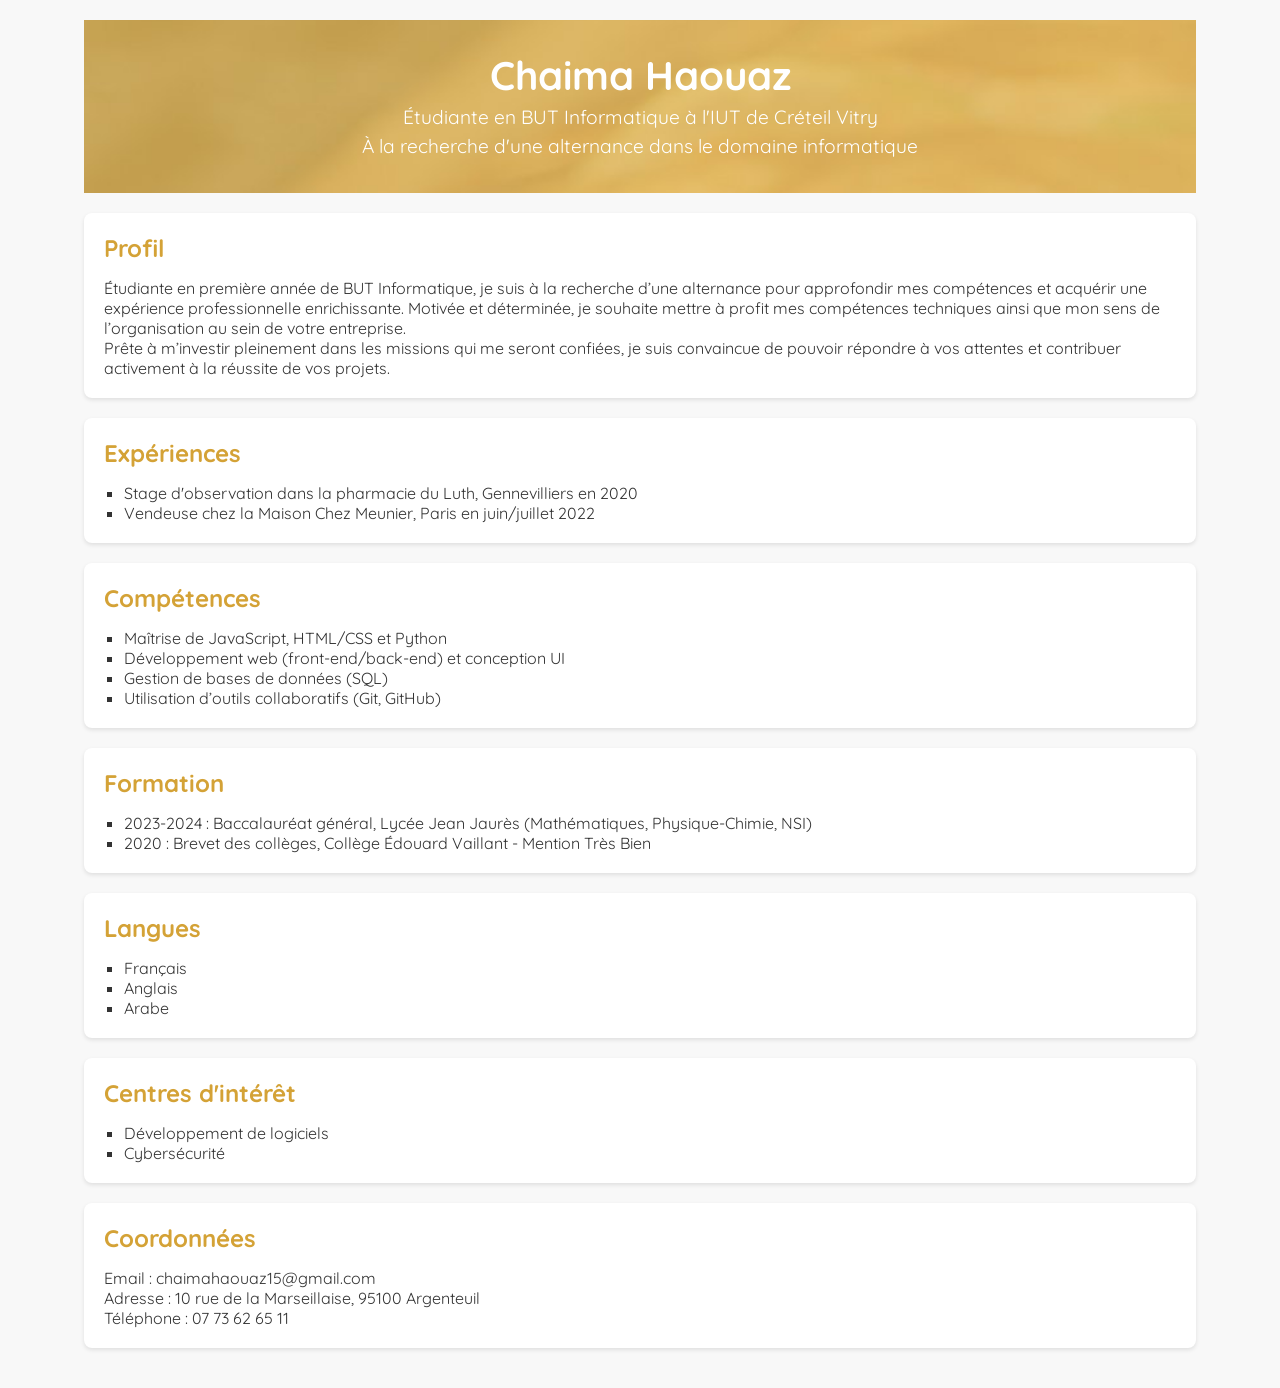
==== cv.html @ 9ccee395 "Premier commit : site Chez Chaima Co-Authored-By: Claude Opus 5.5 <noreply@anthropic.com>" ====
<!DOCTYPE html>
<html lang="en">
<head>
    <meta charset="UTF-8">
    <meta name="viewport" content="width=device-width, initial-scale=1.0">
    <meta http-equiv="X-UA-Compatible" content="IE=edge">
    <meta name="description" content="Découvrez Chez Chaima, un restaurant unique combinant la rapidité du fast-food avec la qualité et l'authenticité d'une cuisine familiale.">
    <link rel="stylesheet" href="cv.css">
    <title>Chez Chaima</title>
    <link rel="icon" href="img-projet-final/chez_chaimaa.png" type="image/png">
</head>
<body>
    
    <div class="container">
        <header>
            <h1>Chaima Haouaz</h1>
            <p>Étudiante en BUT Informatique à l'IUT de Créteil Vitry</p>
            <p>À la recherche d'une alternance dans le domaine informatique</p>
        </header>

        <section id="profil">
            <h2>Profil</h2>
            <p>Étudiante en première année de BUT Informatique, je suis à la recherche d’une alternance pour approfondir mes compétences et acquérir une expérience professionnelle enrichissante. Motivée et déterminée, je souhaite mettre à profit mes compétences techniques ainsi que mon sens de l’organisation au sein de votre entreprise.</p>
            <p>Prête à m’investir pleinement dans les missions qui me seront confiées, je suis convaincue de pouvoir répondre à vos attentes et contribuer activement à la réussite de vos projets.</p>
        </section>

        <section id="experiences">
            <h2>Expériences</h2>
            <ul>
                <li>Stage d'observation dans la pharmacie du Luth, Gennevilliers en 2020</li>
                <li>Vendeuse chez la Maison Chez Meunier, Paris en juin/juillet 2022</li>
            </ul>
        </section>

        <section id="competences">
            <h2>Compétences</h2>
            <ul>
                <li>Maîtrise de JavaScript, HTML/CSS et Python</li>
                <li>Développement web (front-end/back-end) et conception UI</li>
                <li>Gestion de bases de données (SQL)</li>
                <li>Utilisation d’outils collaboratifs (Git, GitHub)</li>
            </ul>
        </section>

        <section id="formation">
            <h2>Formation</h2>
            <ul>
                <li>2023-2024 : Baccalauréat général, Lycée Jean Jaurès (Mathématiques, Physique-Chimie, NSI)</li>
                <li>2020 : Brevet des collèges, Collège Édouard Vaillant - Mention Très Bien</li>
            </ul>
        </section>

        <section id="langues">
            <h2>Langues</h2>
            <ul>
                <li>Français</li>
                <li>Anglais</li>
                <li>Arabe</li>
            </ul>
        </section>

        <section id="centres_interet">
            <h2>Centres d'intérêt</h2>
            <ul>
                <li>Développement de logiciels</li>
                <li>Cybersécurité</li>
            </ul>
        </section>

        <section id="contact">
            <h2>Coordonnées</h2>
            <p>Email : chaimahaouaz15@gmail.com</p>
            <p>Adresse : 10 rue de la Marseillaise, 95100 Argenteuil</p>
            <p>Téléphone : 07 73 62 65 11</p>
        </section>
    </div>
    
</body>
</html>
---- cv.css ----
@import url("https://fonts.googleapis.com/css2?family=Quicksand:wght@300;400;500;600;700&display=swap");

*{
    padding: 0;
    margin: 0;
    box-sizing: border-box;
}

html{
    scroll-behavior: smooth;
}

body{
    font-family: 'Quicksand', sans-serif ;
    background-color: #f8f8f8;
    color: #333;
}



/* Container principal */
.container {
    width: 90%;
    max-width: 1200px;
    margin: 0 auto;
    padding: 20px;
}

/* Header avec nom et titre */
header {
    background: url("img-projet-final/repasdelajournee.jpeg" ) center center/cover fixed no-repeat;
    color: white;
    padding: 30px;
    text-align: center;
}

header h1 {
    margin: 0;
    font-size: 2.5rem;
}

header p {
    margin: 5px 0;
    font-size: 1.2rem;
}

/* Section Profil */
section {
    background-color: #fff;
    padding: 20px;
    margin: 20px 0;
    border-radius: 8px;
    box-shadow: 0 2px 4px rgba(0, 0, 0, 0.1);
}

section h2 {
    color: #d4a236;
    margin-bottom: 15px;
}

/* Style pour les coordonnées */
.contact {
    margin-top: 10px;
}

.contact p {
    margin: 5px 0;
}

/* Liste de compétences */
ul {
    list-style-type: square;
    margin-left: 20px;
}

/* Style pour les langues */
.languages {
    display: flex;
    justify-content: space-around;
}

/* Adaptation mobile */
@media (max-width: 768px) {
    .container {
        width: 95%;
    }

    header h1 {
        font-size: 2rem;
    }
}
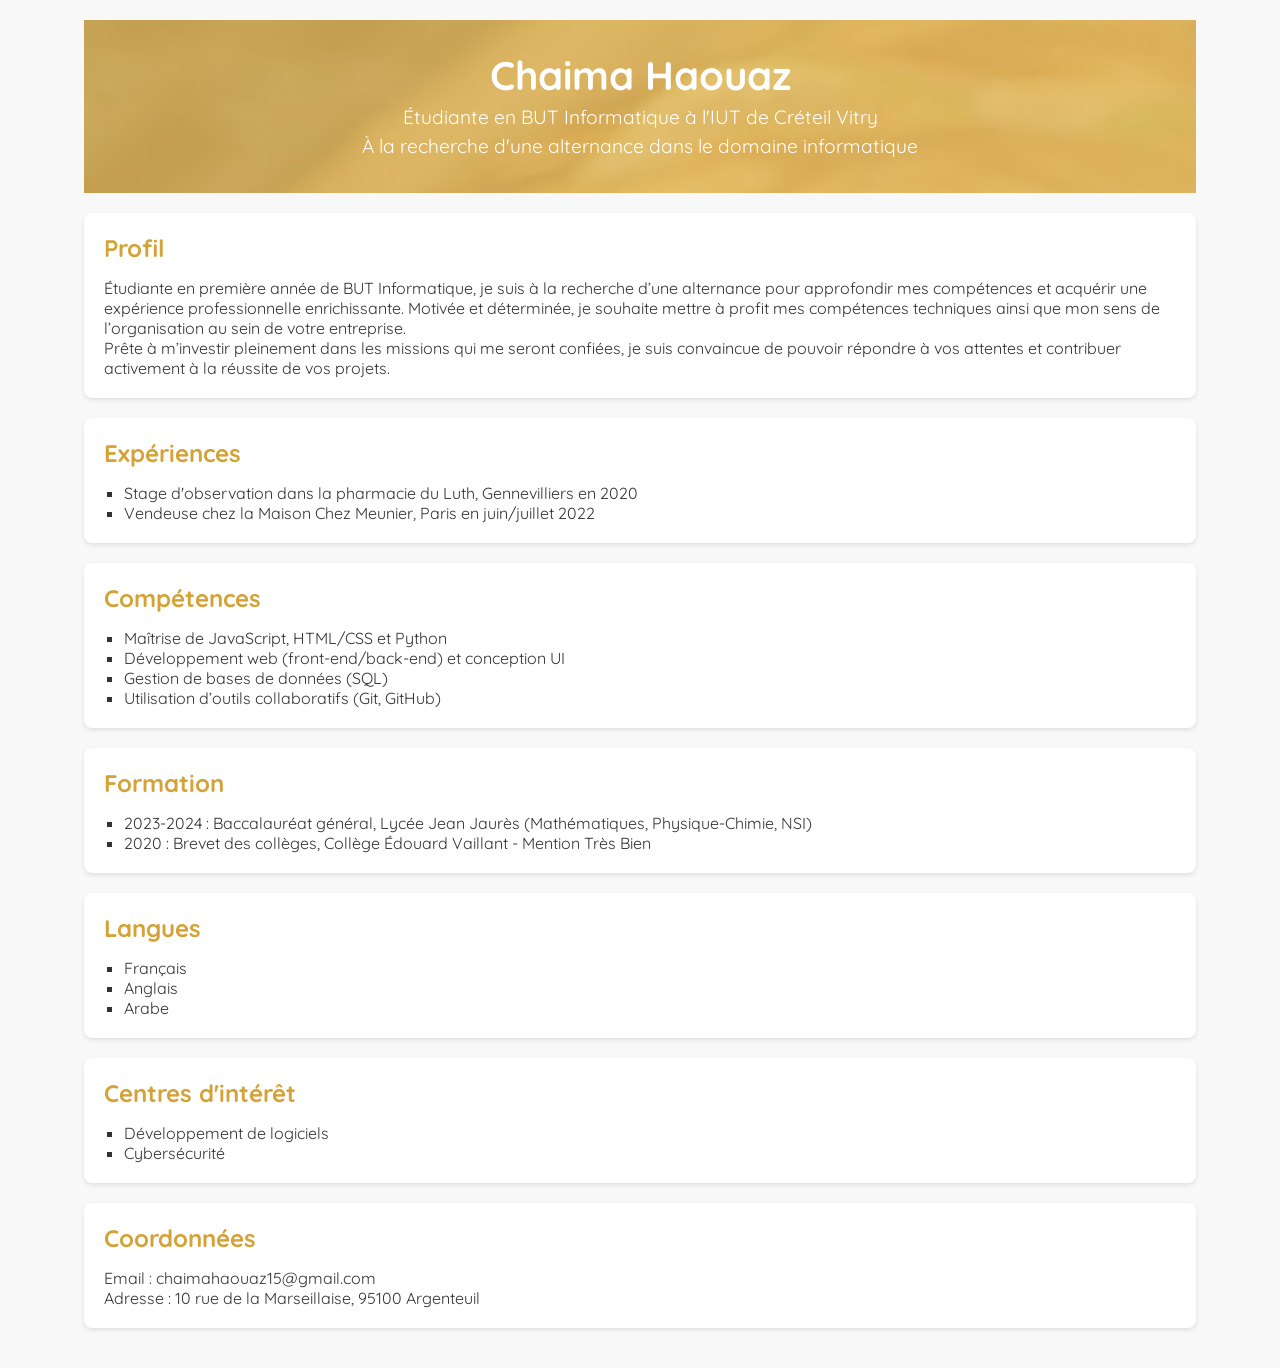
==== commit e2288167: "Retire le numéro de téléphone du CV Co-Authored-By: Claude Opus 5.5 <noreply@anthropic.com>" ====
--- a/cv.html
+++ b/cv.html
@@ -71,7 +71,6 @@
             <h2>Coordonnées</h2>
             <p>Email : chaimahaouaz15@gmail.com</p>
             <p>Adresse : 10 rue de la Marseillaise, 95100 Argenteuil</p>
-            <p>Téléphone : 07 73 62 65 11</p>
         </section>
     </div>
     
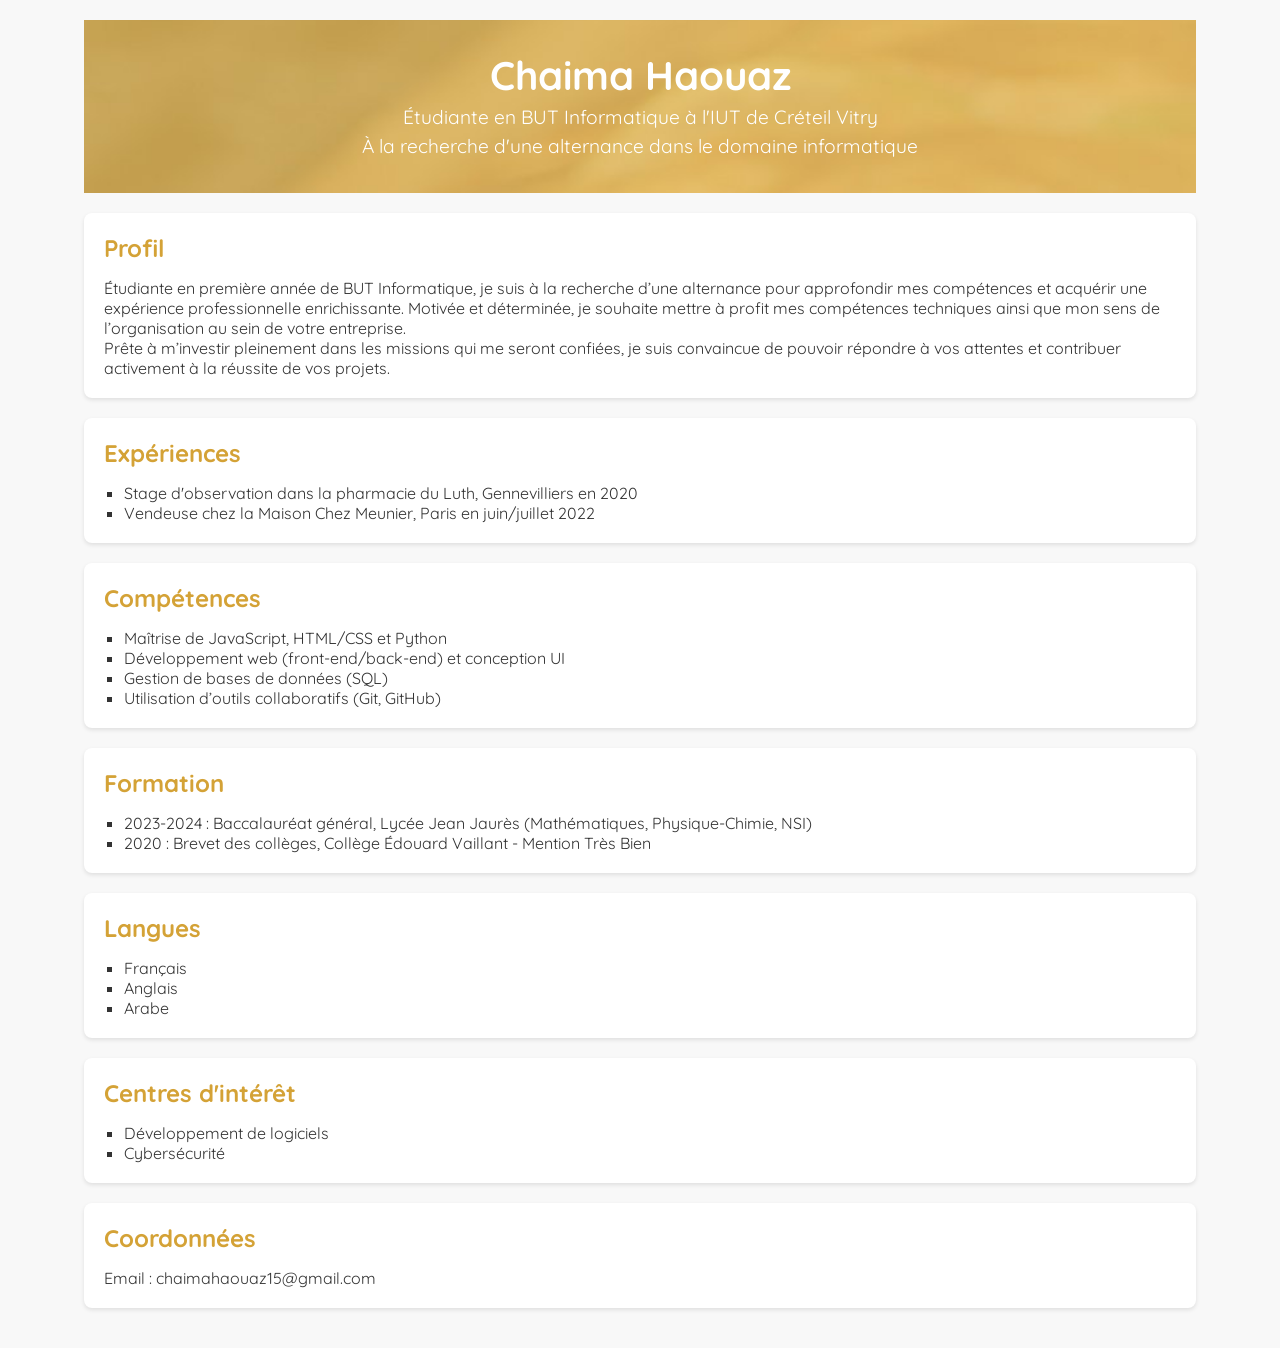
==== commit bdd0d527: "Supprime le CV PDF et retire l'adresse de la page CV Co-Authored-By: Claude Opus 5.5 <noreply@anthro" ====
--- a/cv.html
+++ b/cv.html
@@ -70,7 +70,6 @@
         <section id="contact">
             <h2>Coordonnées</h2>
             <p>Email : chaimahaouaz15@gmail.com</p>
-            <p>Adresse : 10 rue de la Marseillaise, 95100 Argenteuil</p>
         </section>
     </div>
     
